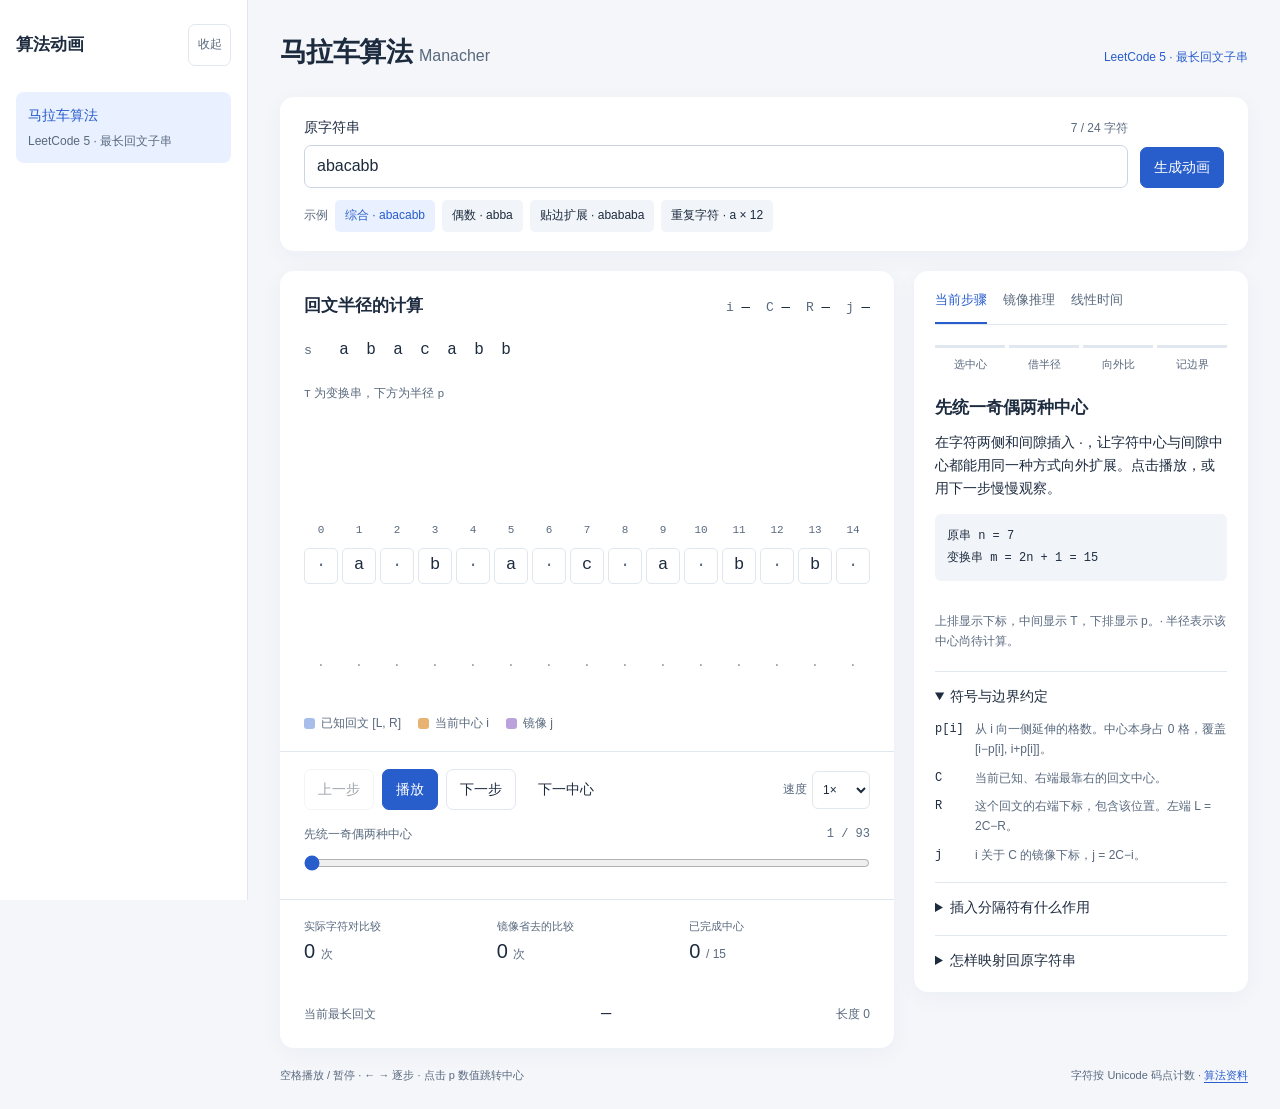
==== manacher/index.html @ 6866262f "Add algorithm animation site with collapsible navigation" ====
<!doctype html>
<html lang="zh-CN">
<head>
  <meta charset="utf-8">
  <meta name="viewport" content="width=device-width, initial-scale=1">
  <meta name="color-scheme" content="light">
  <title>马拉车算法 · 交互动画</title>
  <style>
    :root {
      --page: #f4f6fa;
      --surface: #ffffff;
      --text: #1d2b3f;
      --muted: #59697e;
      --line: #e1e7ef;
      --soft: #f1f4f8;
      --blue: #285dcc;
      --blue-soft: #e9f0ff;
      --orange: #9c4d05;
      --orange-soft: #fff0dc;
      --purple: #7850b3;
      --purple-soft: #f0eafa;
      --green: #1b7457;
      --green-soft: #e5f5ed;
      --red: #b13d4d;
      --red-soft: #ffedf0;
      --shadow: 0 5px 24px rgb(35 53 85 / 4%);
      font-family: Inter, -apple-system, BlinkMacSystemFont, "Segoe UI", "PingFang SC", "Microsoft YaHei", sans-serif;
      font-size: 14px;
      line-height: 1.65;
      color: var(--text);
      background: var(--page);
    }
    * { box-sizing: border-box; }
    body { margin: 0; }
    button, input, select { font: inherit; }
    button, select, input[type="range"] { cursor: pointer; }
    button { color: inherit; }
    button:disabled { cursor: default; opacity: .42; }
    button:focus-visible, input:focus-visible, select:focus-visible, summary:focus-visible, a:focus-visible {
      outline: 3px solid var(--blue);
      outline-offset: 3px;
    }
    [hidden] { display: none !important; }
    h1, h2, h3, p { margin: 0; }
    h1 { font-size: 27px; font-weight: 650; letter-spacing: -.6px; }
    h2 { font-size: 17px; font-weight: 600; }
    h3 { font-size: 14px; font-weight: 600; }
    a { color: var(--blue); text-underline-offset: 3px; }
    code, .mono { font-family: "SFMono-Regular", Consolas, "Liberation Mono", monospace; font-variant-numeric: tabular-nums; }
    code { font-size: .95em; }
    .muted { color: var(--muted); }
    .small { font-size: 12px; }
    .shell { max-width: 1320px; margin: auto; padding: 30px 32px 24px; }
    .heading { display: flex; align-items: baseline; gap: 14px; margin-bottom: 22px; flex-wrap: wrap; }
    .heading span { font-size: 16px; color: var(--muted); letter-spacing: 0; font-weight: 400; }
    .surface { background: var(--surface); border-radius: 14px; box-shadow: var(--shadow); }
    .input-surface { padding: 19px 24px; margin-bottom: 20px; }
    .input-top { display: flex; align-items: end; gap: 12px; }
    .field { flex: 1; min-width: 0; }
    .field-label { display: flex; justify-content: space-between; gap: 12px; margin-bottom: 6px; align-items: baseline; }
    .field input { width: 100%; height: 43px; border: 1px solid #cbd5e2; background: var(--surface); color: var(--text); border-radius: 7px; padding: 8px 12px; font-size: 16px; }
    .button { border: 1px solid var(--line); border-radius: 7px; background: var(--surface); padding: 8px 13px; min-height: 40px; white-space: nowrap; transition: background .15s; }
    .button:hover:enabled { background: var(--soft); }
    .button.primary { background: var(--blue); border-color: var(--blue); color: var(--surface); }
    .button.primary:hover:enabled { background: #204fae; }
    .button.quiet { border-color: transparent; background: transparent; }
    .presets { display: flex; flex-wrap: wrap; align-items: center; gap: 7px; margin-top: 12px; }
    .preset { border: 0; background: var(--soft); border-radius: 5px; padding: 5px 10px; min-height: 32px; font-size: 12px; }
    .preset:hover { background: var(--blue-soft); }
    .preset[aria-pressed="true"] { background: var(--blue-soft); color: var(--blue); }
    .error { color: var(--red); margin-top: 8px; }
    .layout { display: grid; grid-template-columns: minmax(0, 1fr) 334px; gap: 20px; align-items: start; }
    .simulation { min-width: 0; overflow: hidden; }
    .simulation-head { display: flex; justify-content: space-between; align-items: baseline; flex-wrap: wrap; gap: 8px; padding: 21px 24px 10px; }
    .readouts { display: flex; flex-wrap: wrap; gap: 16px; font-size: 13px; }
    .readouts code { color: var(--text); font-size: 14px; }
    .source-line { display: flex; align-items: center; gap: 13px; margin: 0 24px 12px; min-height: 42px; }
    .row-name { color: var(--muted); width: 15px; flex-shrink: 0; }
    #original { display: flex; flex-wrap: wrap; gap: 3px; min-height: 35px; align-items: center; }
    .source-char { display: inline-flex; align-items: center; justify-content: center; min-width: 24px; padding: 3px 4px; border-radius: 4px; font-size: 16px; transition: background .25s; }
    .source-char.selected { background: var(--blue-soft); color: var(--blue); }
    .array-caption { display: flex; align-items: baseline; justify-content: space-between; flex-wrap: wrap; gap: 6px; padding: 0 24px; font-size: 12px; color: var(--muted); }
    .scroll-hint { font-size: 11px; }
    .array-scroll { overflow-x: auto; overflow-y: hidden; overscroll-behavior-x: contain; scrollbar-width: thin; padding: 0 22px; }
    .array-stage { height: 310px; position: relative; margin: 0 auto; isolation: isolate; }
    .known-range { position: absolute; height: 41px; top: 24px; border-radius: 5px; background: var(--blue-soft); transition: left .36s ease, width .36s ease; }
    .range-label { position: absolute; top: 31px; text-align: center; font-size: 11px; color: var(--blue); white-space: nowrap; }
    .boundary-tag { position: absolute; top: 2px; font: 11px/20px "SFMono-Regular", Consolas, monospace; color: var(--muted); white-space: nowrap; }
    .boundary-tag.right { transform: translateX(-100%); }
    .mirror-range { position: absolute; top: 102px; height: 101px; background: var(--purple-soft); opacity: .65; border-radius: 5px; transition: left .36s ease, width .36s ease; z-index: -1; }
    .active-range { position: absolute; top: 140px; height: 44px; background: var(--blue-soft); border-radius: 5px; transition: left .36s ease, width .36s ease; z-index: -1; }
    .borrow-line { position: absolute; top: 195px; height: 5px; background: var(--blue); border-radius: 2px; opacity: .6; transition: left .36s ease, width .36s ease; }
    .current-radius-label { position: absolute; top: 208px; font-size: 12px; white-space: nowrap; text-align: center; }
    .center-line { position: absolute; top: 66px; height: 128px; border-left: 1px dashed #7f9bc8; transition: left .36s ease; pointer-events: none; }
    .limit-line { position: absolute; top: 65px; height: 124px; border-left: 1px dashed #b1c3e2; transition: left .36s ease; pointer-events: none; }
    .cursor-line { position: absolute; top: 122px; height: 71px; border-left: 2px solid var(--orange); transition: left .36s ease; pointer-events: none; }
    .mirror-svg { position: absolute; inset: 0; width: 100%; height: 310px; pointer-events: none; overflow: visible; }
    .mirror-svg path { stroke: var(--purple); stroke-width: 1.5; fill: none; }
    .mirror-svg circle { fill: var(--purple); }
    .array-column { position: absolute; top: 0; text-align: center; }
    .index { position: absolute; top: 117px; left: 0; width: 100%; font-size: 11px; color: var(--muted); }
    .char { position: absolute; top: 144px; left: 2px; right: 2px; height: 36px; display: flex; justify-content: center; align-items: center; border: 1px solid var(--line); border-radius: 5px; background: var(--surface); font-size: 17px; transition: background .24s, color .24s, transform .24s; }
    .char.separator { color: var(--muted); font-weight: 400; }
    .array-column.in-current .char { background: var(--blue-soft); }
    .array-column.is-mirror .char { background: var(--purple-soft); color: var(--purple); }
    .array-column.is-current .char { background: var(--orange-soft); color: var(--orange); border-bottom: 3px solid var(--orange); font-weight: 600; }
    .array-column.is-probe .char { background: var(--soft); border: 2px dashed var(--text); }
    .array-column.is-match .char { background: var(--green-soft); color: var(--green); border: 2px solid var(--green); animation: pair-pop .32s ease; }
    .array-column.is-mismatch .char { background: var(--red-soft); color: var(--red); border: 2px solid var(--red); }
    .pointer-label { position: absolute; top: 92px; left: 0; width: 100%; font-size: 12px; font-weight: 600; color: var(--orange); }
    .is-mirror .pointer-label { color: var(--purple); }
    .radius-button { position: absolute; top: 243px; left: 0; width: 100%; min-height: 38px; padding: 3px 0; border: 0; border-radius: 5px; background: transparent; font-size: 13px; font-variant-numeric: tabular-nums; }
    .radius-button:hover { background: var(--soft); }
    .is-current .radius-button { background: var(--orange-soft); color: var(--orange); font-weight: 600; }
    .is-mirror .radius-button { background: var(--purple-soft); color: var(--purple); }
    .radius-button.unknown { color: #8a95a4; }
    .radius-bar { position: absolute; bottom: 18px; left: 25%; width: 50%; max-height: 20px; border-radius: 2px 2px 0 0; background: #c6d6f6; transition: height .3s; pointer-events: none; }
    .legend { display: flex; flex-wrap: wrap; gap: 7px 17px; padding: 0 24px 18px; color: var(--muted); font-size: 12px; }
    .legend span { display: inline-flex; align-items: center; gap: 6px; }
    .swatch { display: inline-block; width: 11px; height: 11px; border-radius: 3px; }
    .swatch.known { background: #a6bee9; }
    .swatch.current { background: #e8b372; }
    .swatch.mirror { background: #bca2dc; }
    .transport { border-top: 1px solid var(--line); padding: 17px 24px 19px; }
    .play-buttons { display: flex; flex-wrap: wrap; gap: 8px; align-items: center; }
    .speed-control { display: flex; align-items: center; gap: 5px; margin-left: auto; font-size: 12px; color: var(--muted); }
    .speed-control select { border: 1px solid var(--line); border-radius: 6px; padding: 6px; background: var(--surface); color: var(--text); min-height: 38px; }
    .timeline-label { display: flex; justify-content: space-between; gap: 12px; color: var(--muted); margin-top: 15px; font-size: 12px; }
    input[type="range"] { width: 100%; accent-color: var(--blue); margin: 8px 0 0; min-height: 20px; }
    .stats { display: grid; grid-template-columns: repeat(3, minmax(0, 1fr)); gap: 12px; padding: 17px 24px; border-top: 1px solid var(--line); }
    .stat-label { font-size: 11px; color: var(--muted); }
    .stat-value { font-size: 20px; font-weight: 500; font-variant-numeric: tabular-nums; }
    .best-line { display: flex; align-items: baseline; justify-content: space-between; flex-wrap: wrap; gap: 8px; padding: 15px 24px 20px; }
    #best-value { font-size: 17px; overflow-wrap: anywhere; }
    .explanation { padding: 0 21px 20px; min-width: 0; }
    .tabs { display: flex; gap: 16px; border-bottom: 1px solid var(--line); margin-bottom: 20px; }
    .tab { border: 0; border-bottom: 2px solid transparent; padding: 18px 0 12px; background: transparent; font-size: 13px; color: var(--muted); }
    .tab[aria-selected="true"] { color: var(--blue); border-bottom-color: var(--blue); }
    .pipeline { display: grid; grid-template-columns: repeat(4, 1fr); gap: 4px; padding: 0; list-style: none; margin: 0 0 21px; color: var(--muted); font-size: 11px; }
    .pipeline li { border-top: 3px solid var(--line); padding-top: 7px; text-align: center; }
    .pipeline li[aria-current="step"] { border-color: var(--blue); color: var(--blue); }
    .step-content { min-height: 205px; }
    .step-content h2 { margin-bottom: 9px; }
    #step-description { min-height: 70px; }
    .equation { margin-top: 13px; padding: 11px 12px; border-radius: 6px; background: var(--soft); font-family: "SFMono-Regular", Consolas, monospace; font-size: 12px; white-space: pre-wrap; overflow-wrap: anywhere; line-height: 1.85; }
    .state-note { margin: 13px 0 19px; color: var(--muted); font-size: 12px; min-height: 38px; }
    details { border-top: 1px solid var(--line); padding-top: 13px; margin-top: 16px; }
    summary { cursor: pointer; font-weight: 500; }
    details p { margin-top: 10px; color: var(--muted); font-size: 13px; }
    .dictionary { display: grid; grid-template-columns: 32px 1fr; gap: 9px 8px; font-size: 12px; margin: 12px 0 0; }
    .dictionary dt { font-family: "SFMono-Regular", Consolas, monospace; }
    .dictionary dd { margin: 0; color: var(--muted); }
    .definition { margin-top: 13px; color: var(--muted); font-size: 13px; }
    .case { padding: 15px 0; border-bottom: 1px solid var(--line); }
    .case h3 { display: flex; justify-content: space-between; gap: 8px; align-items: center; margin-bottom: 4px; }
    .case button { border: 0; padding: 4px 0 4px 8px; background: transparent; color: var(--blue); font-size: 12px; }
    .case p { margin-top: 5px; color: var(--muted); font-size: 12px; }
    .case.active { background: var(--blue-soft); margin: 0 -9px; padding-left: 9px; padding-right: 9px; border-radius: 6px; border-bottom-color: transparent; }
    #mirror-live { margin-top: 15px; font-size: 12px; color: var(--muted); }
    .proof-list { margin: 16px 0; padding-left: 19px; color: var(--muted); font-size: 13px; }
    .proof-list li { margin: 10px 0; padding-left: 3px; }
    .cost-chart { margin-top: 20px; }
    .cost-row { margin: 12px 0; }
    .cost-label { display: flex; align-items: baseline; justify-content: space-between; font-size: 12px; margin-bottom: 5px; }
    .cost-track { background: var(--soft); height: 10px; border-radius: 3px; overflow: hidden; }
    .cost-fill { background: var(--blue); height: 100%; transition: width .4s; }
    .cost-fill.naive { background: #9aa8bb; }
    .cost-summary { margin-top: 12px; font-size: 12px; color: var(--muted); }
    .cost-preset { display: flex; flex-wrap: wrap; gap: 7px; margin-top: 15px; }
    footer { display: flex; justify-content: space-between; gap: 12px; flex-wrap: wrap; padding-top: 18px; font-size: 11px; color: var(--muted); }
    @keyframes pair-pop { 50% { transform: scale(1.08); } }
    @media (max-width: 1120px) {
      .shell { padding: 24px 20px; }
      .layout { grid-template-columns: minmax(0, 1fr) 302px; gap: 15px; }
      .transport, .stats { padding-left: 18px; padding-right: 18px; }
      .speed-control { margin-left: 0; }
    }
    @media (max-width: 900px) {
      .shell { max-width: 800px; }
      .layout { grid-template-columns: minmax(0, 1fr); }
      .explanation { padding: 0 24px 22px; }
      .step-content, #step-description { min-height: 0; }
      .speed-control { margin-left: auto; }
    }
    @media (max-width: 480px) {
      .shell { padding: 20px 12px; }
      h1 { font-size: 24px; }
      .heading { gap: 8px; margin-bottom: 16px; }
      .heading span { font-size: 14px; }
      .input-surface { padding: 16px; }
      .input-top { flex-wrap: wrap; }
      .field { flex-basis: 100%; }
      .input-top .button { width: 100%; }
      .presets { gap: 6px; }
      .simulation-head, .source-line, .array-caption, .legend, .best-line { padding-left: 16px; padding-right: 16px; }
      .source-line { margin-left: 0; margin-right: 0; }
      .simulation-head { align-items: start; flex-direction: column; }
      .readouts { gap: 12px; }
      .transport, .stats { padding-left: 16px; padding-right: 16px; }
      .play-buttons { display: grid; grid-template-columns: 1fr 1fr; }
      .speed-control { margin-left: 0; justify-content: space-between; grid-column: 1 / -1; }
      .speed-control select { flex: 1; max-width: 130px; }
      .stats { gap: 6px; }
      .stat-label { font-size: 11px; }
      .stat-value { font-size: 18px; }
      .explanation { padding-left: 18px; padding-right: 18px; }
      .tabs { gap: 20px; }
      .button, .preset, .case button, .tab, .radius-button { min-height: 44px; }
      footer { font-size: 11px; }
    }
    @media (prefers-reduced-motion: reduce) {
      *, *::before, *::after { animation: none !important; transition: none !important; scroll-behavior: auto !important; }
    }
  </style>
  <link rel="stylesheet" href="../assets/navigation.css">
  <script defer src="../assets/algorithms.js"></script>
  <script defer src="../assets/navigation.js"></script>
</head>
<body data-algorithm="manacher">
  <main class="shell" id="manacher-demo">
    <header class="heading"><h1>马拉车算法 <span>Manacher</span></h1><div class="algorithm-problems" data-algorithm-problems></div></header>
    <section class="surface input-surface" aria-label="设置演示字符串">
      <form id="input-form">
        <div class="input-top">
          <label class="field" for="string-input">
            <span class="field-label"><span>原字符串</span><span class="muted small" id="input-count">7 / 24 字符</span></span>
            <input id="string-input" name="string" value="abacabb" autocomplete="off" spellcheck="false" aria-describedby="input-error input-count">
          </label>
          <button type="submit" class="button primary">生成动画</button>
        </div>
        <p class="error small" id="input-error" role="alert" hidden></p>
      </form>
      <div class="presets" aria-label="示例字符串">
        <span class="muted small">示例</span>
        <button class="preset" type="button" data-preset="abacabb" aria-pressed="true">综合 · abacabb</button>
        <button class="preset" type="button" data-preset="abba" aria-pressed="false">偶数 · abba</button>
        <button class="preset" type="button" data-preset="abababa" aria-pressed="false">贴边扩展 · abababa</button>
        <button class="preset" type="button" data-preset="aaaaaaaaaaaa" aria-pressed="false">重复字符 · a × 12</button>
      </div>
    </section>

    <div class="layout">
      <section class="surface simulation" aria-label="算法逐步动画">
        <div class="simulation-head">
          <h2>回文半径的计算</h2>
          <div class="readouts mono" aria-label="算法变量">
            <span class="muted">i <code id="value-i">—</code></span>
            <span class="muted">C <code id="value-c">—</code></span>
            <span class="muted">R <code id="value-r">—</code></span>
            <span class="muted">j <code id="value-j">—</code></span>
          </div>
        </div>
        <div class="source-line"><code class="row-name">s</code><div id="original" aria-label="原字符串"></div></div>
        <div class="array-caption">
          <span><code>T</code> 为变换串，下方为半径 <code>p</code></span>
          <span class="scroll-hint" id="scroll-hint" hidden>横向滚动查看完整数组</span>
        </div>
        <div class="array-scroll" id="array-scroll" role="region" aria-label="变换串与回文半径，可横向滚动">
          <div class="array-stage" id="array-stage">
            <div class="known-range" id="known-range" hidden></div>
            <div class="range-label" id="known-label" hidden>已知回文</div>
            <span class="boundary-tag" id="left-boundary" hidden></span>
            <span class="boundary-tag right" id="right-boundary" hidden></span>
            <div class="mirror-range" id="mirror-range" hidden></div>
            <div class="active-range" id="active-range" hidden></div>
            <div class="center-line" id="center-line" hidden></div>
            <div class="limit-line" id="left-limit" hidden></div>
            <div class="limit-line" id="right-limit" hidden></div>
            <div class="cursor-line" id="cursor-line" hidden></div>
            <div class="borrow-line" id="borrow-line" hidden></div>
            <span class="current-radius-label" id="radius-label" hidden></span>
            <svg class="mirror-svg" id="mirror-svg" aria-label="当前中心与镜像关于 C 对称" role="img" hidden>
              <path id="mirror-arc"></path>
              <circle id="mirror-dot-left" r="2.5"></circle>
              <circle id="mirror-dot-right" r="2.5"></circle>
            </svg>
            <div id="array-columns"></div>
          </div>
        </div>
        <div class="legend" aria-label="颜色含义">
          <span><i class="swatch known" aria-hidden="true"></i>已知回文 [L, R]</span>
          <span><i class="swatch current" aria-hidden="true"></i>当前中心 i</span>
          <span><i class="swatch mirror" aria-hidden="true"></i>镜像 j</span>
        </div>
        <div class="transport">
          <div class="play-buttons">
            <button type="button" class="button" id="previous">上一步</button>
            <button type="button" class="button primary" id="play">播放</button>
            <button type="button" class="button" id="next">下一步</button>
            <button type="button" class="button quiet" id="next-center">下一中心</button>
            <label class="speed-control" for="speed">速度
              <select id="speed"><option value="0.5">0.5×</option><option value="1" selected>1×</option><option value="2">2×</option><option value="4">4×</option></select>
            </label>
          </div>
          <label class="timeline-label" for="timeline"><span id="timeline-phase">预处理</span><span id="timeline-value" class="mono">0 / 0</span></label>
          <input id="timeline" type="range" min="0" max="1" value="0" step="1" aria-label="动画步骤">
        </div>
        <div class="stats" aria-label="当前运行统计">
          <div><div class="stat-label">实际字符对比较</div><div class="stat-value"><span id="comparison-count">0</span> <span class="small muted">次</span></div></div>
          <div><div class="stat-label">镜像省去的比较</div><div class="stat-value"><span id="saved-count">0</span> <span class="small muted">次</span></div></div>
          <div><div class="stat-label">已完成中心</div><div class="stat-value"><span id="finished-count">0</span> <span class="small muted" id="total-centers">/ 15</span></div></div>
        </div>
        <div class="best-line"><span class="muted small" id="best-label">当前最长回文</span><span class="mono" id="best-value">—</span><span class="muted small" id="best-length">长度 0</span></div>
      </section>

      <aside class="surface explanation" aria-label="算法讲解">
        <div class="tabs" role="tablist" aria-label="讲解主题">
          <button class="tab" id="tab-steps" role="tab" aria-controls="panel-steps" aria-selected="true" type="button">当前步骤</button>
          <button class="tab" id="tab-mirror" role="tab" aria-controls="panel-mirror" aria-selected="false" type="button" tabindex="-1">镜像推理</button>
          <button class="tab" id="tab-cost" role="tab" aria-controls="panel-cost" aria-selected="false" type="button" tabindex="-1">线性时间</button>
        </div>

        <section id="panel-steps" role="tabpanel" aria-labelledby="tab-steps">
          <ol class="pipeline" aria-label="每个中心的处理流程">
            <li data-phase="enter">选中心</li><li data-phase="seed">借半径</li><li data-phase="expand">向外比</li><li data-phase="commit">记边界</li>
          </ol>
          <div class="step-content" id="step-content" aria-live="polite" aria-atomic="true">
            <h2 id="step-title">先统一奇偶两种中心</h2>
            <p id="step-description"></p>
            <div class="equation" id="step-equation"></div>
          </div>
          <p class="state-note" id="state-note"></p>
          <details open>
            <summary>符号与边界约定</summary>
            <dl class="dictionary">
              <dt>p[i]</dt><dd>从 i 向一侧延伸的格数。中心本身占 0 格，覆盖 [i−p[i], i+p[i]]。</dd>
              <dt>C</dt><dd>当前已知、右端最靠右的回文中心。</dd>
              <dt>R</dt><dd>这个回文的右端下标，包含该位置。左端 L = 2C−R。</dd>
              <dt>j</dt><dd>i 关于 C 的镜像下标，j = 2C−i。</dd>
            </dl>
          </details>
          <details>
            <summary>插入分隔符有什么作用</summary>
            <p><code>aba → ·a·b·a·</code>，中心落在 b。<code>abba → ·a·b·b·a·</code>，中心落在两个 b 之间的 ·。</p>
            <p>原串的每个字符和每个间隙都有了中心位置，扩展时都比较左右相同距离的两格。浅灰 · 是独立存储的虚拟分隔符。</p>
          </details>
          <details>
            <summary>怎样映射回原字符串</summary>
            <p>变换串中 [i−p[i], i+p[i]] 对应原串长度 <code>p[i]</code>，起点为 <code>⌊(i−p[i])/2⌋</code>。</p>
            <p>上方原串的蓝色区域跟随当前半径，底部记录已完成中心中找到的最长回文。长度相同时保留最靠左的一个。</p>
          </details>
        </section>

        <section id="panel-mirror" role="tabpanel" aria-labelledby="tab-mirror" hidden>
          <h2>镜像能借多少</h2>
          <p class="definition">当 i &lt; R 时，i 和 j 都在以 C 为中心的已知回文内。左右字符对称，让 j 已算出的半径成为 i 的起点。</p>
          <div class="equation">j = 2C − i
p[i] = min(p[j], R − i)</div>
          <div class="case" data-case-panel="inside">
            <h3>完整落在内部 <button type="button" data-case-jump="inside">定位动画</button></h3>
            <code>p[j] &lt; R − i</code>
            <p>镜像回文及其下一对不等字符都在 [L, R] 内。它们一起被映射过来，所以 p[i] 就等于 p[j]。</p>
          </div>
          <div class="case" data-case-panel="touch">
            <h3>恰好到达边界 <button type="button" data-case-jump="touch">定位动画</button></h3>
            <code>p[j] = R − i</code>
            <p>已知部分可以完整借用。下一对涉及 R 外的字符，需要实际比较，成功时继续扩展。</p>
          </div>
          <div class="case" data-case-panel="clipped">
            <h3>镜像半径跨过边界 <button type="button" data-case-jump="clipped">定位动画</button></h3>
            <code>p[j] &gt; R − i</code>
            <p>先借到 R，得到 p[i] = R−i。统一流程的下一次检查会遇到不相等或越界，半径停在这里。</p>
          </div>
          <p id="mirror-live" aria-live="polite"></p>
          <details>
            <summary>跨界时为什么会停止</summary>
            <p>C 的回文已经扩展到最大。如果两端仍有字符，则 T[L−1] 与 T[R+1] 不相等。</p>
            <p>跨界的镜像回文将 T[L−1] 对应到大回文内部，再关于 C 反射，恰好得到 i 下一对的左字符。因此它与右字符 T[R+1] 不相等。</p>
          </details>
        </section>

        <section id="panel-cost" role="tabpanel" aria-labelledby="tab-cost" hidden>
          <h2>把工作量记在右边界上</h2>
          <ol class="proof-list">
            <li>外层从左到右处理 m 个中心，每次借半径只做常数次运算。</li>
            <li>借用以后，每次成功比较都探到旧 R 右侧的一个新位置。本轮结束时，再把 R 更新到最右端。</li>
            <li>R 单调右移，成功比较总共至多 m−1 次。每个中心至多有一次失败比较，总共至多 m 次。</li>
          </ol>
          <div class="equation">m = 2n + 1
总字符对比较 &lt; 2m
时间 O(n) · 空间 O(n)</div>
          <div class="cost-chart" role="img" id="cost-chart" aria-label="同一变换串两种算法的比较次数">
            <p class="small">当前输入的完整运行</p>
            <div class="cost-row"><div class="cost-label"><span>马拉车</span><span class="mono" id="cost-manacher">0 次</span></div><div class="cost-track"><div class="cost-fill" id="bar-manacher"></div></div></div>
            <div class="cost-row"><div class="cost-label"><span>逐中心从零扩展</span><span class="mono" id="cost-naive">0 次</span></div><div class="cost-track"><div class="cost-fill naive" id="bar-naive"></div></div></div>
          </div>
          <p class="cost-summary" id="cost-summary"></p>
          <div class="cost-preset"><button class="preset" type="button" data-repeat="12">观察 a × 12</button><button class="preset" type="button" data-repeat="24">观察 a × 24</button></div>
          <details>
            <summary>比较次数怎样计算</summary>
            <p>两种算法都在同一个变换串 T 上运行。从半径 0 开始，只有实际执行两格相等性判断才计数。越界检查与中心自身都不计入。</p>
            <p>动画中的“镜像省去的比较”等于借用半径的累计和。图表展示整串运行总数，左侧计数跟随当前动画步骤。</p>
          </details>
        </section>
      </aside>
    </div>
    <footer><span>空格播放 / 暂停 · ← → 逐步 · 点击 p 数值跳转中心</span><span>字符按 Unicode 码点计数 · <a href="https://cp-algorithms.com/string/manacher.html" target="_blank" rel="noreferrer">算法资料</a></span></footer>
  </main>

  <script>
    "use strict";

    // null 表示独立的分隔符，避免和用户输入的任意字符混淆。
    function transformString(text) {
      const characters = Array.from(text);
      const transformed = [null];
      for (const character of characters) transformed.push(character, null);
      return { characters, transformed };
    }

    function scanFromZero(transformed) {
      const radii = [];
      let comparisons = 0;
      for (let i = 0; i < transformed.length; i++) {
        let radius = 0;
        while (i - radius - 1 >= 0 && i + radius + 1 < transformed.length) {
          comparisons++;
          if (transformed[i - radius - 1] !== transformed[i + radius + 1]) break;
          radius++;
        }
        radii.push(radius);
      }
      return { radii, comparisons };
    }

    // 每帧保存独立快照，回退、拖动与播放使用同一条确定的执行轨迹。
    function buildTrace(text) {
      const { characters, transformed } = transformString(text);
      const frames = [];
      const centerSteps = [];
      const state = {
        phase: "intro", i: null, c: null, r: -1, j: null,
        p: Array(transformed.length).fill(null), seed: 0, caseKind: null,
        mirrorRadius: null, distance: null, probe: null,
        comparisons: 0, saved: 0, successful: 0, failed: 0,
        finished: 0, best: { start: 0, length: 0 }, oldC: null, oldR: -1
      };
      function snapshot(phase, detail = {}) {
        state.phase = phase;
        frames.push({ ...state, ...detail, p: state.p.slice(), best: { ...state.best } });
      }

      snapshot("intro");
      for (let i = 0; i < transformed.length; i++) {
        Object.assign(state, {
          i, j: null, seed: 0, caseKind: null, probe: null,
          mirrorRadius: null, distance: null, oldC: state.c, oldR: state.r
        });
        centerSteps.push(frames.length);
        snapshot("enter");

        if (i < state.r) {
          state.j = 2 * state.c - i;
          state.mirrorRadius = state.p[state.j];
          state.distance = state.r - i;
          state.caseKind = state.mirrorRadius < state.distance ? "inside"
            : state.mirrorRadius === state.distance ? "touch" : "clipped";
          state.seed = Math.min(state.mirrorRadius, state.distance);
        } else {
          state.caseKind = "outside";
        }
        state.p[i] = state.seed;
        state.saved += state.seed;
        snapshot("seed");

        while (true) {
          const left = i - state.p[i] - 1;
          const right = i + state.p[i] + 1;
          state.probe = { left, right };
          if (left < 0 || right >= transformed.length) {
            snapshot("boundary");
            break;
          }
          snapshot("compare");
          state.comparisons++;
          if (transformed[left] === transformed[right]) {
            state.p[i]++;
            state.successful++;
            snapshot("match");
          } else {
            state.failed++;
            snapshot("mismatch");
            break;
          }
        }

        state.probe = null;
        const candidate = i + state.p[i];
        const moved = candidate > state.r;
        if (moved) {
          state.c = i;
          state.r = candidate;
        }
        const length = state.p[i];
        const start = Math.floor((i - length) / 2);
        if (length > state.best.length || (length === state.best.length && start < state.best.start)) {
          state.best = { start, length };
        }
        state.finished++;
        state.j = null;
        snapshot("commit", { moved });
      }
      state.i = null;
      state.caseKind = null;
      snapshot("done");
      return { text, characters, transformed, frames, centerSteps, naive: scanFromZero(transformed) };
    }

    const elements = {};
    for (const element of document.querySelectorAll("[id]")) elements[element.id] = element;
    const reducedMotion = window.matchMedia("(prefers-reduced-motion: reduce)");
    let model;
    let frameIndex = 0;
    let timer = null;
    let playing = false;
    let cellWidth = 40;
    let columns = [];
    let originalCharacters = [];

    function displayCharacter(character) {
      if (character === null) return "·";
      if (character === " ") return "␠";
      return character;
    }

    function symbolValue(value) {
      return value === null || value < 0 ? "—" : String(value);
    }

    function setText(id, text) {
      elements[id].textContent = text;
    }

    function setRange(id, left, right) {
      const element = elements[id];
      element.hidden = false;
      element.style.left = `${left * cellWidth + 1}px`;
      element.style.width = `${(right - left + 1) * cellWidth - 2}px`;
    }

    function buildArray() {
      elements["original"].replaceChildren();
      originalCharacters = model.characters.map((character) => {
        const span = document.createElement("span");
        span.className = "source-char mono";
        span.textContent = displayCharacter(character);
        elements["original"].append(span);
        return span;
      });
      if (model.characters.length === 0) {
        const empty = document.createElement("span");
        empty.className = "muted small";
        empty.textContent = "空字符串";
        elements["original"].append(empty);
      }

      elements["array-columns"].replaceChildren();
      columns = model.transformed.map((character, i) => {
        const column = document.createElement("div");
        column.className = "array-column mono";
        const index = document.createElement("span");
        index.className = "index";
        index.textContent = i;
        const tile = document.createElement("span");
        tile.className = character === null ? "char separator" : "char";
        tile.textContent = displayCharacter(character);
        tile.setAttribute("aria-label", `T[${i}]，${character === null ? "分隔符" : character}`);
        const pointer = document.createElement("span");
        pointer.className = "pointer-label";
        const radius = document.createElement("button");
        radius.type = "button";
        radius.className = "radius-button unknown mono";
        radius.addEventListener("click", () => goTo(model.centerSteps[i] + 1));
        const bar = document.createElement("span");
        bar.className = "radius-bar";
        column.append(index, tile, pointer, radius, bar);
        elements["array-columns"].append(column);
        return { column, pointer, radius, bar };
      });
      resizeArray();
    }

    function resizeArray() {
      if (!model) return;
      const viewportWidth = elements["array-scroll"].clientWidth - 44;
      const minimumWidth = window.innerWidth <= 480 ? 44 : 34;
      cellWidth = Math.max(minimumWidth, Math.min(46, Math.floor(viewportWidth / model.transformed.length)));
      elements["array-stage"].style.width = `${model.transformed.length * cellWidth}px`;
      columns.forEach(({ column }, i) => {
        column.style.left = `${i * cellWidth}px`;
        column.style.width = `${cellWidth}px`;
      });
      elements["scroll-hint"].hidden = model.transformed.length * cellWidth <= viewportWidth;
    }

    function renderGeometry(frame) {
      const radius = frame.i === null ? null : frame.p[frame.i];
      const hasRadius = radius !== null;
      const leftBoundary = frame.c === null ? null : 2 * frame.c - frame.r;
      const showMirror = frame.j !== null;

      elements["known-range"].hidden = frame.c === null;
      elements["left-boundary"].hidden = frame.c === null;
      elements["right-boundary"].hidden = frame.c === null;
      elements["known-label"].hidden = frame.c === null || frame.r - leftBoundary < 3;
      elements["center-line"].hidden = frame.c === null;
      elements["left-limit"].hidden = frame.c === null;
      elements["right-limit"].hidden = frame.c === null;
      if (frame.c !== null) {
        setRange("known-range", leftBoundary, frame.r);
        elements["known-label"].style.left = `${leftBoundary * cellWidth}px`;
        elements["known-label"].style.width = `${(frame.r - leftBoundary + 1) * cellWidth}px`;
        setText("known-label", `已知回文 · C=${frame.c}`);
        elements["left-boundary"].style.left = `${leftBoundary * cellWidth + 2}px`;
        elements["right-boundary"].style.left = `${(frame.r + 1) * cellWidth - 2}px`;
        setText("left-boundary", `L=${leftBoundary}`);
        setText("right-boundary", frame.r === leftBoundary ? "" : `R=${frame.r}`);
        elements["center-line"].style.left = `${(frame.c + .5) * cellWidth}px`;
        elements["left-limit"].style.left = `${leftBoundary * cellWidth}px`;
        elements["right-limit"].style.left = `${(frame.r + 1) * cellWidth}px`;
      }

      elements["active-range"].hidden = !hasRadius;
      elements["borrow-line"].hidden = !hasRadius;
      elements["radius-label"].hidden = !hasRadius;
      elements["cursor-line"].hidden = frame.i === null;
      if (frame.i !== null) {
        elements["cursor-line"].style.left = `${(frame.i + .5) * cellWidth}px`;
      }
      if (hasRadius) {
        setRange("active-range", frame.i - radius, frame.i + radius);
        setRange("borrow-line", frame.i - radius, frame.i + radius);
        const labelWidth = Math.min(150, model.transformed.length * cellWidth);
        const left = Math.max(0, Math.min((frame.i + .5) * cellWidth - labelWidth / 2, model.transformed.length * cellWidth - labelWidth));
        elements["radius-label"].style.left = `${left}px`;
        elements["radius-label"].style.width = `${labelWidth}px`;
        setText("radius-label", `p[${frame.i}] = ${radius}`);
      }

      elements["mirror-range"].hidden = !showMirror;
      elements["mirror-svg"].toggleAttribute("hidden", !showMirror);
      if (showMirror) {
        setRange("mirror-range", frame.j - frame.mirrorRadius, frame.j + frame.mirrorRadius);
        const mirrorX = (frame.j + .5) * cellWidth;
        const currentX = (frame.i + .5) * cellWidth;
        const centerX = (frame.c + .5) * cellWidth;
        elements["mirror-arc"].setAttribute("d", `M ${mirrorX} 91 Q ${centerX} 56 ${currentX} 91`);
        elements["mirror-dot-left"].setAttribute("cx", mirrorX);
        elements["mirror-dot-left"].setAttribute("cy", "91");
        elements["mirror-dot-right"].setAttribute("cx", currentX);
        elements["mirror-dot-right"].setAttribute("cy", "91");
      }

      columns.forEach(({ column, pointer, radius: button, bar }, index) => {
        const isCurrent = index === frame.i;
        const isMirror = index === frame.j;
        const isProbe = frame.probe && [frame.probe.left, frame.probe.right].includes(index);
        const isInCurrent = hasRadius && index >= frame.i - radius && index <= frame.i + radius;
        column.classList.toggle("is-current", isCurrent);
        column.classList.toggle("is-mirror", isMirror);
        column.classList.toggle("in-current", isInCurrent);
        column.classList.toggle("is-probe", Boolean(isProbe && frame.phase === "compare"));
        column.classList.toggle("is-match", Boolean(isProbe && frame.phase === "match"));
        column.classList.toggle("is-mismatch", Boolean(isProbe && frame.phase === "mismatch"));
        pointer.textContent = isCurrent ? "i" : isMirror ? "j" : "";
        button.textContent = frame.p[index] === null ? "·" : frame.p[index];
        button.classList.toggle("unknown", frame.p[index] === null);
        button.setAttribute("aria-label", `跳到中心 ${index}，半径${frame.p[index] === null ? "待计算" : frame.p[index]}`);
        bar.style.height = `${frame.p[index] === null ? 0 : frame.p[index] / Math.max(1, model.characters.length) * 20}px`;
      });

      let selection = frame.best;
      if (hasRadius) selection = { start: Math.floor((frame.i - radius) / 2), length: radius };
      originalCharacters.forEach((element, index) => {
        element.classList.toggle("selected", index >= selection.start && index < selection.start + selection.length);
      });
    }

    function describeFrame(frame) {
      const i = frame.i;
      const radius = i === null ? null : frame.p[i];
      if (frame.phase === "intro") {
        return {
          title: "先统一奇偶两种中心",
          description: model.characters.length === 0
            ? "原串为空，变换串只有一个分隔符，最长回文长度为 0。仍可逐步观察边界检查。"
            : "在字符两侧和间隙插入 ·，让字符中心与间隙中心都能用同一种方式向外扩展。点击播放，或用下一步慢慢观察。",
          equation: `原串 n = ${model.characters.length}\n变换串 m = 2n + 1 = ${model.transformed.length}`,
          note: "上排显示下标，中间显示 T，下排显示 p。· 半径表示该中心尚待计算。"
        };
      }
      if (frame.phase === "enter") {
        return { title: `选择中心 i = ${i}`, description: "从左到右计算每个中心的最大回文半径。先看 i 与当前右边界 R 的位置关系，决定能否借用镜像。", equation: `i = ${i}\nR = ${symbolValue(frame.r)}`, note: "C 与 R 描述已经完成的中心所发现的最右回文。" };
      }
      if (frame.phase === "seed") {
        if (frame.caseKind === "outside") {
          return { title: "从半径 0 开始", description: frame.r < 0 ? "还没有已知回文。从当前中心开始，准备检查左右第一对字符。" : `i = ${i} 已到达或越过 R = ${frame.r}。当前已知回文提供的可借半径为 0，从左右相邻位置开始比较。`, equation: `p[${i}] = 0`, note: "这里统一使用 i < R 进入镜像分支。i = R 时可借用的 R−i 也等于 0。" };
        }
        const descriptions = {
          inside: "镜像回文完全位于已知大回文内部，半径可以完整借用。连下一对不等字符也在已知范围内，所以下一次比较会失败。",
          touch: "镜像半径恰好碰到已知边界，先复制这一段。R 外的情况需要实际比较，这里可能继续变长。",
          clipped: "镜像半径超过了 i 到 R 的距离，先截到 R。按统一流程检查下一对，随后会因不相等或越界而停止。"
        };
        return {
          title: frame.caseKind === "clipped" ? "借用半径，到边界为止" : "把镜像的已知部分借过来",
          description: descriptions[frame.caseKind],
          equation: `j = 2 × ${frame.c} − ${i} = ${frame.j}\np[${i}] = min(${frame.mirrorRadius}, ${frame.distance}) = ${frame.seed}`,
          note: `紫色范围是镜像的完整回文，蓝色短线是当前已确认的半径。这一步省去 ${frame.seed} 次成功比较。`
        };
      }
      if (["compare", "match", "mismatch", "boundary"].includes(frame.phase)) {
        const { left, right } = frame.probe;
        if (frame.phase === "boundary") {
          return { title: "碰到数组边界，停止扩展", description: `下一对下标为 ${left} 和 ${right}，有效下标范围为 0 到 ${model.transformed.length - 1}。半径已经达到这一中心的最大值。`, equation: `p[${i}] = ${radius}\n覆盖 [${i - radius}, ${i + radius}]`, note: "本步只做越界检查，字符对比较次数保持当前数值。" };
        }
        const leftChar = displayCharacter(model.transformed[left]);
        const rightChar = displayCharacter(model.transformed[right]);
        const pair = `T[${left}] = ${leftChar}\nT[${right}] = ${rightChar}`;
        if (frame.phase === "compare") {
          return { title: "检查已知半径外的下一对", description: "只检查当前半径外一格的两个位置。观察虚线框内的字符，判断这一轮能否扩展。", equation: pair, note: `当前 p[${i}] = ${radius}。判断完成时才计入一次字符对比较。` };
        }
        if (frame.phase === "match") {
          return { title: "两侧相等，半径增加 1", description: "绿色框内两格相等，这一层加入回文。继续向外检查下一对，直至不相等或越界。", equation: `${leftChar} = ${rightChar}\np[${i}] 由 ${radius - 1} → ${radius}`, note: `新右端 ${right} 超过本轮开始时的 R=${symbolValue(frame.oldR)}。本轮结束时统一更新 C、R。` };
        }
        return { title: "两侧不相等，半径确定", description: "红色框内两格不相等。当前回文无法继续扩展，保存已经确认的半径。", equation: `${leftChar} ≠ ${rightChar}\np[${i}] = ${radius}`, note: "每个中心至多遇到一次失败的字符对比较。" };
      }
      if (frame.phase === "commit") {
        return {
          title: frame.moved ? "把右边界向右推进" : "保存半径，完成这个中心",
          description: frame.moved
            ? `本轮回文的右端 ${i + radius} 超过旧 R，记录新中心 C 与新右端 R，供后面的中心借用。`
            : `本轮回文右端 ${i + radius} 位于当前 R = ${frame.r} 之内。半径已保存，继续处理下一个中心。`,
          equation: frame.moved ? `C 由 ${symbolValue(frame.oldC)} → ${frame.c}\nR 由 ${symbolValue(frame.oldR)} → ${frame.r}` : `p[${i}] = ${radius}\nC = ${frame.c}，R = ${frame.r}`,
          note: "最长回文按已完成的中心更新。R 只向右移动。"
        };
      }
      const best = model.characters.slice(frame.best.start, frame.best.start + frame.best.length).join("");
      return { title: "所有中心计算完成", description: frame.best.length > 0 ? `最长回文为“${best}”，在原串中从下标 ${frame.best.start} 开始，长度为 ${frame.best.length}。可以拖动进度条，回看镜像借用和边界推进。` : "原串为空，最长回文长度为 0。", equation: `实际比较 ${frame.comparisons} 次\n镜像省去 ${frame.saved} 次比较`, note: "切换到“镜像推理”定位三种边界情况，或到“线性时间”观察比较次数。" };
    }

    function render() {
      const frame = model.frames[frameIndex];
      const description = describeFrame(frame);
      renderGeometry(frame);
      setText("value-i", symbolValue(frame.i));
      setText("value-c", symbolValue(frame.c));
      setText("value-r", symbolValue(frame.r));
      setText("value-j", symbolValue(frame.j));
      setText("comparison-count", frame.comparisons);
      setText("saved-count", frame.saved);
      setText("finished-count", frame.finished);
      setText("total-centers", `/ ${model.transformed.length}`);
      setText("step-title", description.title);
      setText("step-description", description.description);
      setText("step-equation", description.equation);
      setText("state-note", description.note);
      setText("timeline-phase", description.title);
      setText("timeline-value", `${frameIndex + 1} / ${model.frames.length}`);
      elements["timeline"].max = model.frames.length - 1;
      elements["timeline"].value = frameIndex;
      elements["timeline"].setAttribute("aria-valuetext", `第 ${frameIndex + 1} 步，共 ${model.frames.length} 步，${description.title}`);
      elements["previous"].disabled = frameIndex === 0;
      elements["next"].disabled = frameIndex === model.frames.length - 1;
      elements["next-center"].disabled = !model.centerSteps.some((index) => index > frameIndex);
      setText("play", playing ? "暂停" : frameIndex === model.frames.length - 1 ? "重新播放" : "播放");
      elements["play"].setAttribute("aria-pressed", String(playing));
      const phase = ["compare", "match", "mismatch", "boundary"].includes(frame.phase) ? "expand" : frame.phase;
      for (const item of document.querySelectorAll("[data-phase]")) {
        if (item.dataset.phase === phase) item.setAttribute("aria-current", "step");
        else item.removeAttribute("aria-current");
      }
      const bestText = model.characters.slice(frame.best.start, frame.best.start + frame.best.length).join("");
      setText("best-label", frame.phase === "done" ? "最长回文" : "当前最长回文");
      setText("best-value", frame.best.length ? bestText : frame.phase === "done" ? "空串" : "—");
      setText("best-length", `长度 ${frame.best.length}`);

      for (const panel of document.querySelectorAll("[data-case-panel]")) {
        panel.classList.toggle("active", frame.j !== null && panel.dataset.casePanel === frame.caseKind);
      }
      setText("mirror-live", frame.j !== null
        ? `当前 j=${frame.j}，p[j]=${frame.mirrorRadius}，R−i=${frame.distance}，借用 ${frame.seed} 格。`
        : "点击任意“定位动画”，直接观察对应的借用步骤。示例会同时更新到输入框。");
    }

    function updateCostChart() {
      const final = model.frames.at(-1);
      const maximum = Math.max(1, model.naive.comparisons, final.comparisons);
      setText("cost-manacher", `${final.comparisons} 次`);
      setText("cost-naive", `${model.naive.comparisons} 次`);
      elements["bar-manacher"].style.width = `${final.comparisons / maximum * 100}%`;
      elements["bar-naive"].style.width = `${model.naive.comparisons / maximum * 100}%`;
      setText("cost-summary", `m=${model.transformed.length}。马拉车成功比较 ${final.successful} 次，失败比较 ${final.failed} 次，借用省去 ${final.saved} 次比较。`);
      elements["cost-chart"].setAttribute("aria-label", `整串运行，马拉车比较 ${final.comparisons} 次，逐中心从零扩展比较 ${model.naive.comparisons} 次`);
    }

    function stopPlayback() {
      clearTimeout(timer);
      timer = null;
      playing = false;
    }

    function ensureCurrentVisible() {
      const frame = model.frames[frameIndex];
      if (frame.i === null) return;
      const viewport = elements["array-scroll"];
      const x = 22 + (frame.i + .5) * cellWidth;
      const margin = Math.min(80, viewport.clientWidth / 4);
      if (x < viewport.scrollLeft + margin || x > viewport.scrollLeft + viewport.clientWidth - margin) {
        viewport.scrollTo({ left: Math.max(0, x - viewport.clientWidth / 2), behavior: reducedMotion.matches ? "instant" : "smooth" });
      }
    }

    function goTo(index) {
      stopPlayback();
      frameIndex = Math.max(0, Math.min(model.frames.length - 1, index));
      render();
      ensureCurrentVisible();
    }

    function scheduleFrame() {
      clearTimeout(timer);
      timer = setTimeout(() => {
        if (!playing) return;
        frameIndex++;
        if (frameIndex >= model.frames.length - 1) {
          frameIndex = model.frames.length - 1;
          stopPlayback();
        }
        render();
        ensureCurrentVisible();
        if (playing) scheduleFrame();
      }, 950 / Number(elements["speed"].value));
    }

    function togglePlayback() {
      if (playing) stopPlayback();
      else {
        if (frameIndex === model.frames.length - 1) frameIndex = 0;
        playing = true;
        scheduleFrame();
      }
      render();
    }

    function setInput(text) {
      stopPlayback();
      model = buildTrace(text);
      frameIndex = 0;
      elements["string-input"].value = text;
      elements["string-input"].removeAttribute("aria-invalid");
      elements["input-error"].hidden = true;
      setText("input-count", `${Array.from(text).length} / 24 字符`);
      document.querySelectorAll("[data-preset]").forEach((button) => {
        button.setAttribute("aria-pressed", String(button.dataset.preset === text));
      });
      buildArray();
      elements["array-scroll"].scrollLeft = 0;
      updateCostChart();
      render();
    }

    function selectTab(name) {
      for (const tab of document.querySelectorAll(".tab")) {
        const selected = tab.id === `tab-${name}`;
        tab.setAttribute("aria-selected", String(selected));
        tab.tabIndex = selected ? 0 : -1;
        elements[tab.getAttribute("aria-controls")].hidden = !selected;
      }
    }

    function jumpToCase(kind) {
      stopPlayback();
      // 选取有实际借用量的内部案例，以及贴边后仍能扩展的案例。
      const isDesiredFrame = (frame, index, frames) => frame.phase === "seed"
        && frame.caseKind === kind
        && (kind !== "inside" || frame.seed > 0)
        && (kind !== "touch" || frames[index + 2]?.phase === "match");
      let target = model.frames.findIndex(isDesiredFrame);
      if (target < 0) {
        setInput(kind === "touch" ? "abababa" : "abacabb");
        target = model.frames.findIndex(isDesiredFrame);
      }
      selectTab("mirror");
      goTo(target);
    }

    elements["input-form"].addEventListener("submit", (event) => {
      event.preventDefault();
      const text = elements["string-input"].value;
      if (Array.from(text).length > 24) {
        setText("input-error", "动画最多展示 24 个字符，请缩短输入后重新生成。");
        elements["input-error"].hidden = false;
        elements["string-input"].setAttribute("aria-invalid", "true");
        return;
      }
      setInput(text);
    });
    elements["string-input"].addEventListener("input", () => {
      setText("input-count", `${Array.from(elements["string-input"].value).length} / 24 字符`);
      elements["input-error"].hidden = true;
      elements["string-input"].removeAttribute("aria-invalid");
    });
    elements["previous"].addEventListener("click", () => goTo(frameIndex - 1));
    elements["next"].addEventListener("click", () => goTo(frameIndex + 1));
    elements["play"].addEventListener("click", togglePlayback);
    elements["next-center"].addEventListener("click", () => {
      const next = model.centerSteps.find((index) => index > frameIndex);
      if (next !== undefined) goTo(next);
    });
    elements["timeline"].addEventListener("input", () => goTo(Number(elements["timeline"].value)));
    elements["speed"].addEventListener("change", () => { if (playing) scheduleFrame(); });
    document.querySelectorAll("[data-preset]").forEach((button) => {
      button.addEventListener("click", () => setInput(button.dataset.preset));
    });
    document.querySelectorAll("[data-repeat]").forEach((button) => {
      button.addEventListener("click", () => {
        setInput("a".repeat(Number(button.dataset.repeat)));
        goTo(model.frames.length - 1);
        selectTab("cost");
      });
    });
    document.querySelectorAll("[data-case-jump]").forEach((button) => {
      button.addEventListener("click", () => jumpToCase(button.dataset.caseJump));
    });
    const tabNames = ["steps", "mirror", "cost"];
    for (const name of tabNames) {
      elements[`tab-${name}`].addEventListener("click", () => selectTab(name));
      elements[`tab-${name}`].addEventListener("keydown", (event) => {
        let target;
        if (event.key === "ArrowRight") target = tabNames[(tabNames.indexOf(name) + 1) % tabNames.length];
        if (event.key === "ArrowLeft") target = tabNames[(tabNames.indexOf(name) + tabNames.length - 1) % tabNames.length];
        if (event.key === "Home") target = tabNames[0];
        if (event.key === "End") target = tabNames.at(-1);
        if (target) {
          event.preventDefault();
          selectTab(target);
          elements[`tab-${target}`].focus();
        }
      });
    }
    document.addEventListener("keydown", (event) => {
      if (event.defaultPrevented || event.altKey || event.ctrlKey || event.metaKey) return;
      if (event.target.closest("input, select, textarea, button, summary, a, [contenteditable]")) return;
      if (event.code === "Space") { event.preventDefault(); togglePlayback(); }
      if (event.key === "ArrowRight") { event.preventDefault(); goTo(frameIndex + 1); }
      if (event.key === "ArrowLeft") { event.preventDefault(); goTo(frameIndex - 1); }
    });
    window.addEventListener("resize", () => { resizeArray(); render(); ensureCurrentVisible(); });
    document.addEventListener("visibilitychange", () => {
      if (document.hidden && playing) { stopPlayback(); render(); }
    });
    setInput("abacabb");
  </script>
</body>
</html>
---- assets/navigation.css ----
body.has-algorithm-navigation {
  padding-left: 248px;
}

body.has-algorithm-navigation.navigation-collapsed {
  padding-left: 58px;
}

.algorithm-sidebar {
  position: fixed;
  inset: 0 auto 0 0;
  z-index: 20;
  width: 248px;
  background: var(--surface, #fff);
  color: var(--text, #1d2b3f);
  border-right: 1px solid var(--line, #e1e7ef);
  padding: 24px 16px;
  overflow-y: auto;
  overscroll-behavior: contain;
  font-family: inherit;
}

.navigation-collapsed .algorithm-sidebar {
  width: 58px;
  padding: 24px 7px;
}

.algorithm-sidebar-header {
  display: flex;
  justify-content: space-between;
  align-items: center;
  gap: 10px;
  margin-bottom: 26px;
}

.algorithm-sidebar-title {
  font-size: 17px;
  font-weight: 600;
  margin: 0;
  white-space: nowrap;
}

.algorithm-sidebar-title a {
  color: inherit;
  text-decoration: none;
}

.navigation-toggle {
  min-width: 43px;
  min-height: 42px;
  border: 1px solid var(--line, #e1e7ef);
  border-radius: 7px;
  background: var(--surface, #fff);
  color: var(--muted, #59697e);
  font: inherit;
  font-size: 12px;
  cursor: pointer;
  padding: 6px 8px;
}

.navigation-toggle:hover {
  background: var(--soft, #f1f4f8);
}

.navigation-toggle:focus-visible,
.algorithm-sidebar a:focus-visible {
  outline: 3px solid var(--blue, #285dcc);
  outline-offset: 3px;
}

.navigation-collapsed .algorithm-sidebar-title {
  display: none;
}

.navigation-collapsed .algorithm-sidebar-header {
  margin-bottom: 0;
}

.algorithm-list {
  display: grid;
  gap: 8px;
  padding: 0;
  margin: 0;
  list-style: none;
}

.algorithm-link {
  display: block;
  padding: 12px;
  border-radius: 8px;
  text-decoration: none;
  color: var(--text, #1d2b3f);
}

.algorithm-link:hover {
  background: var(--soft, #f1f4f8);
}

.algorithm-link[aria-current="page"] {
  background: var(--blue-soft, #e9f0ff);
  color: var(--blue, #285dcc);
}

.algorithm-name {
  display: block;
  font-size: 14px;
  font-weight: 500;
}

.algorithm-problem {
  display: block;
  font-size: 12px;
  line-height: 1.6;
  color: var(--muted, #59697e);
  margin-top: 5px;
  overflow-wrap: anywhere;
}

.algorithm-problems {
  display: flex;
  align-items: center;
  flex-wrap: wrap;
  gap: 6px 16px;
  font-size: 12px;
}

.algorithm-problems a {
  text-decoration: none;
}

.algorithm-problems a:hover {
  text-decoration: underline;
}

.has-algorithm-navigation .heading {
  justify-content: space-between;
}

.has-algorithm-navigation main.shell {
  container-type: inline-size;
}

@container (max-width: 900px) {
  .has-algorithm-navigation .layout {
    grid-template-columns: minmax(0, 1fr);
  }

  .has-algorithm-navigation .step-content,
  .has-algorithm-navigation #step-description {
    min-height: 0;
  }
}

.navigation-backdrop {
  position: fixed;
  inset: 0;
  z-index: 19;
  border: 0;
  padding: 0;
  background: rgb(29 43 63 / 20%);
  cursor: pointer;
}

@media (max-width: 760px) {
  body.has-algorithm-navigation,
  body.has-algorithm-navigation.navigation-collapsed {
    padding-left: 0;
  }

  body.has-algorithm-navigation main.shell {
    padding-top: 78px;
  }

  body.has-algorithm-navigation:not(.navigation-collapsed) {
    overflow: hidden;
  }

  .algorithm-sidebar {
    width: min(290px, calc(100vw - 36px));
    padding: 20px 16px;
    box-shadow: 5px 0 24px rgb(29 43 63 / 10%);
  }

  .navigation-collapsed .algorithm-sidebar {
    inset: 12px auto auto 12px;
    width: auto;
    padding: 0;
    border: 0;
    background: transparent;
    overflow: visible;
    box-shadow: none;
  }

  .navigation-toggle {
    min-height: 44px;
    padding: 8px 12px;
  }

  .algorithm-sidebar-header {
    margin-bottom: 22px;
  }
}
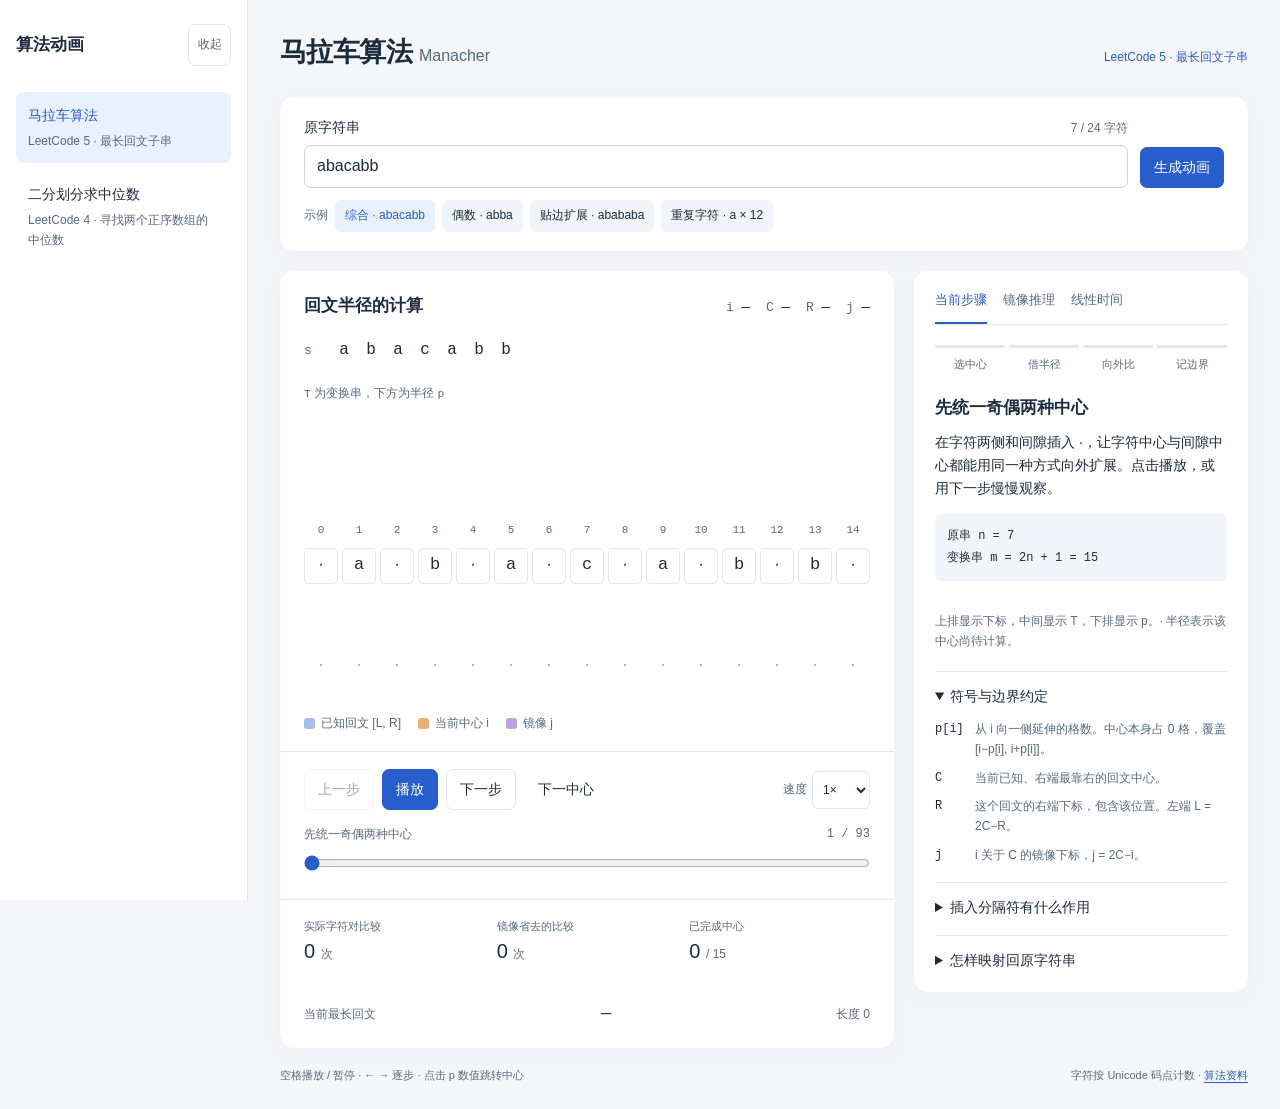
==== commit 0aa56dba: "Add LeetCode 4 binary partition animation" ====
--- a/manacher/index.html
+++ b/manacher/index.html
@@ -5,70 +5,10 @@
   <meta name="viewport" content="width=device-width, initial-scale=1">
   <meta name="color-scheme" content="light">
   <title>马拉车算法 · 交互动画</title>
+  <link rel="stylesheet" href="../assets/base.css">
   <style>
-    :root {
-      --page: #f4f6fa;
-      --surface: #ffffff;
-      --text: #1d2b3f;
-      --muted: #59697e;
-      --line: #e1e7ef;
-      --soft: #f1f4f8;
-      --blue: #285dcc;
-      --blue-soft: #e9f0ff;
-      --orange: #9c4d05;
-      --orange-soft: #fff0dc;
-      --purple: #7850b3;
-      --purple-soft: #f0eafa;
-      --green: #1b7457;
-      --green-soft: #e5f5ed;
-      --red: #b13d4d;
-      --red-soft: #ffedf0;
-      --shadow: 0 5px 24px rgb(35 53 85 / 4%);
-      font-family: Inter, -apple-system, BlinkMacSystemFont, "Segoe UI", "PingFang SC", "Microsoft YaHei", sans-serif;
-      font-size: 14px;
-      line-height: 1.65;
-      color: var(--text);
-      background: var(--page);
-    }
-    * { box-sizing: border-box; }
-    body { margin: 0; }
-    button, input, select { font: inherit; }
-    button, select, input[type="range"] { cursor: pointer; }
-    button { color: inherit; }
-    button:disabled { cursor: default; opacity: .42; }
-    button:focus-visible, input:focus-visible, select:focus-visible, summary:focus-visible, a:focus-visible {
-      outline: 3px solid var(--blue);
-      outline-offset: 3px;
-    }
-    [hidden] { display: none !important; }
-    h1, h2, h3, p { margin: 0; }
-    h1 { font-size: 27px; font-weight: 650; letter-spacing: -.6px; }
-    h2 { font-size: 17px; font-weight: 600; }
-    h3 { font-size: 14px; font-weight: 600; }
-    a { color: var(--blue); text-underline-offset: 3px; }
-    code, .mono { font-family: "SFMono-Regular", Consolas, "Liberation Mono", monospace; font-variant-numeric: tabular-nums; }
-    code { font-size: .95em; }
-    .muted { color: var(--muted); }
-    .small { font-size: 12px; }
-    .shell { max-width: 1320px; margin: auto; padding: 30px 32px 24px; }
-    .heading { display: flex; align-items: baseline; gap: 14px; margin-bottom: 22px; flex-wrap: wrap; }
-    .heading span { font-size: 16px; color: var(--muted); letter-spacing: 0; font-weight: 400; }
-    .surface { background: var(--surface); border-radius: 14px; box-shadow: var(--shadow); }
     .input-surface { padding: 19px 24px; margin-bottom: 20px; }
     .input-top { display: flex; align-items: end; gap: 12px; }
-    .field { flex: 1; min-width: 0; }
-    .field-label { display: flex; justify-content: space-between; gap: 12px; margin-bottom: 6px; align-items: baseline; }
-    .field input { width: 100%; height: 43px; border: 1px solid #cbd5e2; background: var(--surface); color: var(--text); border-radius: 7px; padding: 8px 12px; font-size: 16px; }
-    .button { border: 1px solid var(--line); border-radius: 7px; background: var(--surface); padding: 8px 13px; min-height: 40px; white-space: nowrap; transition: background .15s; }
-    .button:hover:enabled { background: var(--soft); }
-    .button.primary { background: var(--blue); border-color: var(--blue); color: var(--surface); }
-    .button.primary:hover:enabled { background: #204fae; }
-    .button.quiet { border-color: transparent; background: transparent; }
-    .presets { display: flex; flex-wrap: wrap; align-items: center; gap: 7px; margin-top: 12px; }
-    .preset { border: 0; background: var(--soft); border-radius: 5px; padding: 5px 10px; min-height: 32px; font-size: 12px; }
-    .preset:hover { background: var(--blue-soft); }
-    .preset[aria-pressed="true"] { background: var(--blue-soft); color: var(--blue); }
-    .error { color: var(--red); margin-top: 8px; }
     .layout { display: grid; grid-template-columns: minmax(0, 1fr) 334px; gap: 20px; align-items: start; }
     .simulation { min-width: 0; overflow: hidden; }
     .simulation-head { display: flex; justify-content: space-between; align-items: baseline; flex-wrap: wrap; gap: 8px; padding: 21px 24px 10px; }
--- a/assets/base.css
+++ b/assets/base.css
@@ -0,0 +1,61 @@
+:root {
+  --page: #f4f6fa;
+  --surface: #ffffff;
+  --text: #1d2b3f;
+  --muted: #59697e;
+  --line: #e1e7ef;
+  --soft: #f1f4f8;
+  --blue: #285dcc;
+  --blue-soft: #e9f0ff;
+  --orange: #9c4d05;
+  --orange-soft: #fff0dc;
+  --purple: #7850b3;
+  --purple-soft: #f0eafa;
+  --green: #1b7457;
+  --green-soft: #e5f5ed;
+  --red: #b13d4d;
+  --red-soft: #ffedf0;
+  --shadow: 0 5px 24px rgb(35 53 85 / 4%);
+  font-family: Inter, -apple-system, BlinkMacSystemFont, "Segoe UI", "PingFang SC", "Microsoft YaHei", sans-serif;
+  font-size: 14px;
+  line-height: 1.65;
+  color: var(--text);
+  background: var(--page);
+}
+* { box-sizing: border-box; }
+body { margin: 0; }
+button, input, select { font: inherit; }
+button, select, input[type="range"] { cursor: pointer; }
+button { color: inherit; }
+button:disabled { cursor: default; opacity: .42; }
+button:focus-visible, input:focus-visible, select:focus-visible, summary:focus-visible, a:focus-visible {
+  outline: 3px solid var(--blue);
+  outline-offset: 3px;
+}
+[hidden] { display: none !important; }
+h1, h2, h3, p { margin: 0; }
+h1 { font-size: 27px; font-weight: 650; letter-spacing: -.6px; }
+h2 { font-size: 17px; font-weight: 600; }
+h3 { font-size: 14px; font-weight: 600; }
+a { color: var(--blue); text-underline-offset: 3px; }
+code, .mono { font-family: "SFMono-Regular", Consolas, "Liberation Mono", monospace; font-variant-numeric: tabular-nums; }
+code { font-size: .95em; }
+.muted { color: var(--muted); }
+.small { font-size: 12px; }
+.shell { max-width: 1320px; margin: auto; padding: 30px 32px 24px; }
+.heading { display: flex; align-items: baseline; gap: 14px; margin-bottom: 22px; flex-wrap: wrap; }
+.heading span { font-size: 16px; color: var(--muted); letter-spacing: 0; font-weight: 400; }
+.surface { background: var(--surface); border-radius: 14px; box-shadow: var(--shadow); }
+.field { flex: 1; min-width: 0; }
+.field-label { display: flex; justify-content: space-between; gap: 12px; margin-bottom: 6px; align-items: baseline; }
+.field input { width: 100%; height: 43px; border: 1px solid #cbd5e2; background: var(--surface); color: var(--text); border-radius: 7px; padding: 8px 12px; font-size: 16px; }
+.button { border: 1px solid var(--line); border-radius: 7px; background: var(--surface); padding: 8px 13px; min-height: 40px; white-space: nowrap; transition: background .15s; }
+.button:hover:enabled { background: var(--soft); }
+.button.primary { background: var(--blue); border-color: var(--blue); color: var(--surface); }
+.button.primary:hover:enabled { background: #204fae; }
+.button.quiet { border-color: transparent; background: transparent; }
+.presets { display: flex; flex-wrap: wrap; align-items: center; gap: 7px; margin-top: 12px; }
+.preset { border: 0; background: var(--soft); border-radius: 5px; padding: 5px 10px; min-height: 32px; font-size: 12px; }
+.preset:hover { background: var(--blue-soft); }
+.preset[aria-pressed="true"] { background: var(--blue-soft); color: var(--blue); }
+.error { color: var(--red); margin-top: 8px; }
